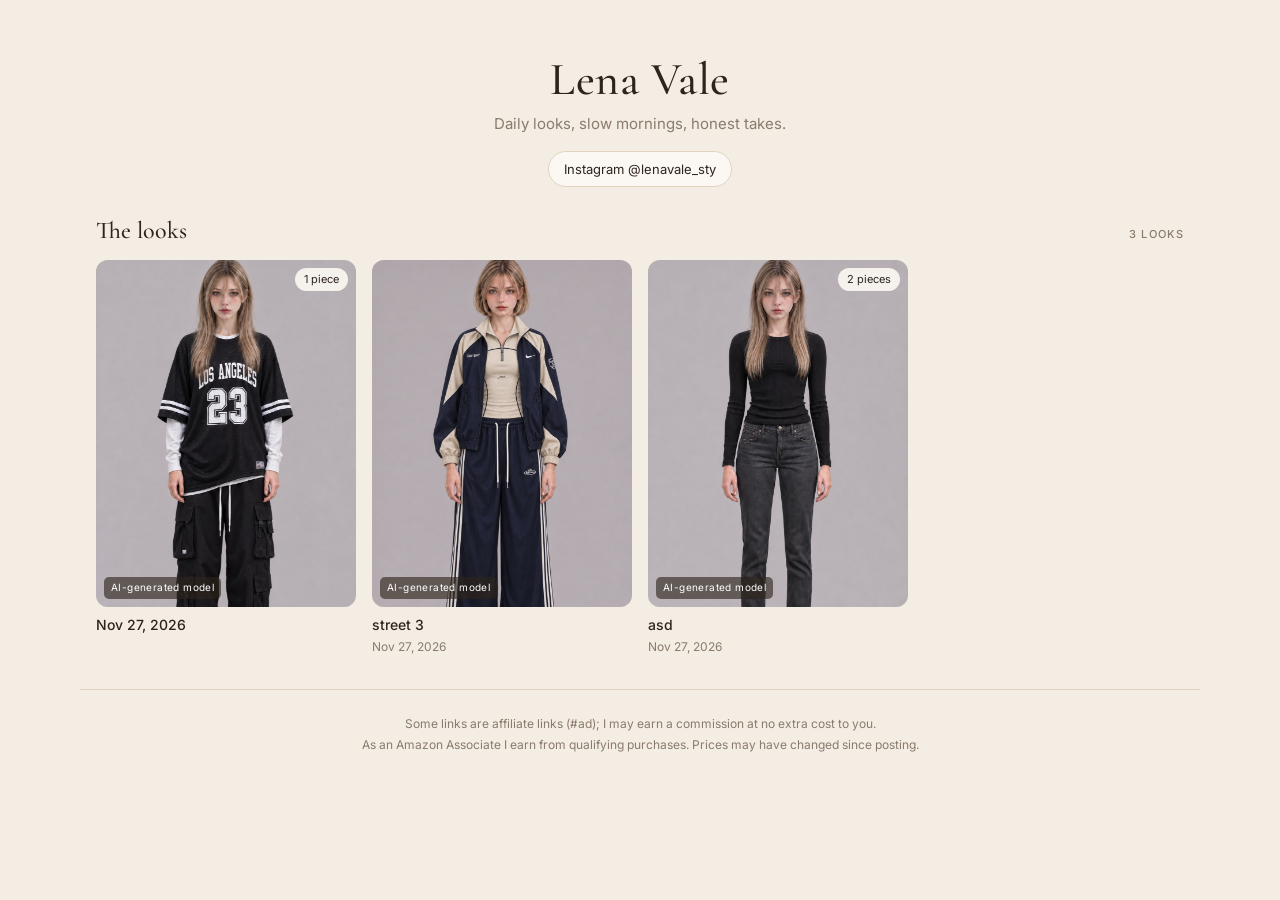
==== index.html @ 6de234c6 "Update looks 2026-11-27" ====
<!doctype html><html lang="en"><head><meta charset="utf-8">
<meta name="viewport" content="width=device-width,initial-scale=1">
<title>Lena Vale · Shop my looks</title><meta name="description" content="Daily looks, slow mornings, honest takes. Shop the pieces from Lena&#x27;s outfits.">
<meta property="og:title" content="Lena Vale · Shop my looks"><meta property="og:description" content="Daily looks, slow mornings, honest takes. Shop the pieces from Lena&#x27;s outfits.">
<meta property="og:url" content="https://hi-lenavale.github.io/"><meta property="og:image" content="https://hi-lenavale.github.io/img/401e1d57-2c670285.jpg"><meta name="twitter:card" content="summary_large_image">
<link rel="preconnect" href="https://fonts.googleapis.com"><link rel="preconnect" href="https://fonts.gstatic.com" crossorigin>
<link href="https://fonts.googleapis.com/css2?family=Cormorant+Garamond:wght@500&family=Inter:wght@400;500;600&display=swap" rel="stylesheet">
<link rel="stylesheet" href="style.css?v=22b69811"></head><body><header class="top"><h1>Lena Vale</h1><p>Daily looks, slow mornings, honest takes.</p>
<a class="ig" href="https://www.instagram.com/lenavale_sty/">Instagram @lenavale_sty</a></header>
<main class="wrap"><h2 class="sec">The looks <span>3 looks</span></h2>
<div class="grid"><a class="lc" href="l/401e1d57.html"><span class="ph"><img src="img/401e1d57-2c670285.jpg" alt="Lena Vale: Nov 27, 2026"><span class="ai">AI-generated model</span><span class=pieces>1 piece</span></span><b>Nov 27, 2026</b></a><a class="lc" href="l/18075c9d.html"><span class="ph"><img src="img/18075c9d-0650eefb.jpg" alt="Lena Vale: street 3"><span class="ai">AI-generated model</span></span><b>street 3</b><small>Nov 27, 2026</small></a><a class="lc" href="l/23def9b0.html"><span class="ph"><img src="img/23def9b0-47d355e9.jpg" alt="Lena Vale: asd"><span class="ai">AI-generated model</span><span class=pieces>2 pieces</span></span><b>asd</b><small>Nov 27, 2026</small></a></div></main><footer>Some links are affiliate links (#ad); I may earn a commission at no extra cost to you.<br>
As an Amazon Associate I earn from qualifying purchases. Prices may have changed since posting.</footer></body></html>
---- style.css ----
:root{--bg:#F3EDE4;--paper:#FBF8F3;--ink:#2E241C;--mute:#8A7B6C;--line:#E2D3BF;--camel:#B98A5E;--brown:#4A3426}
*{box-sizing:border-box}html{-webkit-text-size-adjust:100%}
body{margin:0;background:var(--bg);color:var(--ink);font:15px/1.55 Inter,-apple-system,BlinkMacSystemFont,"Helvetica Neue",Arial,sans-serif;-webkit-font-smoothing:antialiased}
a{color:inherit;text-decoration:none}img{display:block;max-width:100%}
.wrap{max-width:1120px;margin:0 auto;padding-left:16px;padding-right:16px}
.top{text-align:center;padding:56px 16px 30px}
.top h1{font:500 46px/1 "Cormorant Garamond",Georgia,serif;letter-spacing:.01em;margin:0}
.top p{margin:10px 0 0;color:var(--mute)}
.top .ig{display:inline-block;margin-top:16px;font-size:13px;padding:7px 15px;border:1px solid var(--line);border-radius:999px;background:var(--paper)}
.sec{display:flex;align-items:baseline;justify-content:space-between;margin:0 0 14px;font:500 24px/1.2 "Cormorant Garamond",Georgia,serif}
.sec span{font:500 11px/1 Inter,sans-serif;color:var(--mute);letter-spacing:.1em;text-transform:uppercase}
.grid{display:grid;grid-template-columns:repeat(2,minmax(0,1fr));gap:18px 10px}
@media(min-width:720px){.grid{grid-template-columns:repeat(3,minmax(0,1fr));gap:26px 16px}}
@media(min-width:1024px){.grid{grid-template-columns:repeat(4,minmax(0,1fr))}}
.lc .ph{position:relative;display:block;aspect-ratio:3/4;border-radius:12px;overflow:hidden;background:var(--line)}
.lc img{width:100%;height:100%;object-fit:cover;object-position:50% 12%;transition:transform .6s ease}
@media(hover:hover){.lc:hover img{transform:scale(1.035)}}
.lc b{display:block;margin-top:9px;font-weight:500;font-size:14px;line-height:1.3}
.lc small{color:var(--mute);font-size:12px}
.ai{position:absolute;left:8px;bottom:8px;background:rgba(46,36,28,.62);color:#fff;font-size:10px;letter-spacing:.04em;padding:3px 7px;border-radius:5px}
.pieces{position:absolute;right:8px;top:8px;background:rgba(251,248,243,.92);font-size:11px;padding:3px 9px;border-radius:999px}
.bar{position:sticky;top:0;z-index:5;background:rgba(243,237,228,.88);-webkit-backdrop-filter:blur(10px);backdrop-filter:blur(10px);border-bottom:1px solid var(--line)}
.bar .wrap{display:grid;grid-template-columns:1fr auto 1fr;align-items:center;height:54px}
.bar .brand{font:500 24px/1 "Cormorant Garamond",Georgia,serif}.bar .back{font-size:13px;color:var(--mute)}
.look{display:grid;gap:22px;padding-top:18px;padding-bottom:32px}
.look figure{margin:0;position:relative;border-radius:16px;overflow:hidden;background:var(--line)}
.look figure{justify-self:center;width:fit-content;max-width:100%}
.look figure img{width:auto;max-width:100%;max-height:60vh;height:auto}.look figure .ai{left:12px;bottom:12px;font-size:11px}
@media(min-width:860px){.look{grid-template-columns:minmax(0,440px) 1fr;gap:48px;align-items:start;padding-top:36px}
.look figure{position:sticky;top:78px;width:100%}.look figure img{width:100%;max-height:none}}
.date{margin:0;color:var(--mute);font-size:11px;letter-spacing:.1em;text-transform:uppercase}
.look h1{font:500 36px/1.1 "Cormorant Garamond",Georgia,serif;margin:6px 0 6px}
.count{margin:0 0 18px;color:var(--mute);font-size:14px}
.items{display:grid;grid-template-columns:repeat(2,minmax(0,1fr));gap:12px}
@media(min-width:1024px){.items{grid-template-columns:repeat(3,minmax(0,1fr))}}
.p{display:flex;flex-direction:column;background:var(--paper);border:1px solid rgba(226,211,191,.8);border-radius:12px;overflow:hidden}
.pi{aspect-ratio:4/5;background:#fff;display:flex;align-items:center;justify-content:center;color:var(--mute);font-size:13px;overflow:hidden}
.pi img{width:100%;height:100%;object-fit:cover}
.t{padding:10px 12px 12px;display:flex;flex-direction:column;gap:2px;flex:1}
.t .s{font-size:10.5px;color:var(--mute);letter-spacing:.08em;text-transform:uppercase}
.t b{font-size:14px;font-weight:500;line-height:1.3}.t small{font-size:12px;color:var(--mute)}.pr{font-size:14px;font-weight:600;margin-top:2px}
.go{margin-top:auto;padding-top:10px}.go span{display:block;text-align:center;background:var(--brown);color:#fff;border-radius:999px;padding:8px;font-size:12px;font-weight:600;transition:background .2s}
@media(hover:hover){.p:hover .go span{background:var(--camel)}}
.more{padding-top:28px;border-top:1px solid var(--line)}
.empty{text-align:center;color:var(--mute);padding:48px 0}
footer{max-width:1120px;margin:32px auto 0;padding:24px 16px 48px;color:var(--mute);font-size:12px;text-align:center;line-height:1.7;border-top:1px solid var(--line)}
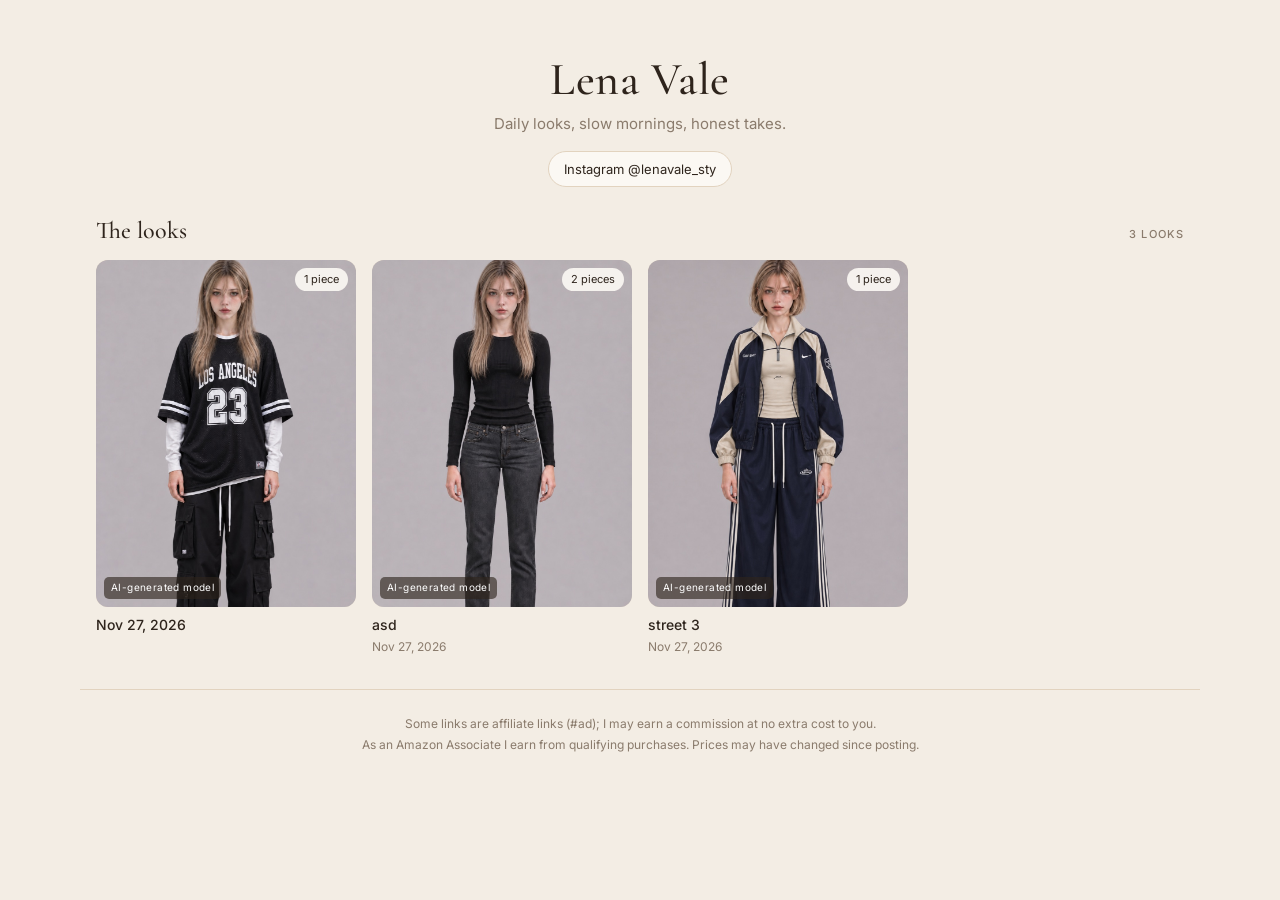
==== commit 6a08e786: "Update looks 2026-11-27" ====
--- a/index.html
+++ b/index.html
@@ -8,5 +8,5 @@
 <link rel="stylesheet" href="style.css?v=22b69811"></head><body><header class="top"><h1>Lena Vale</h1><p>Daily looks, slow mornings, honest takes.</p>
 <a class="ig" href="https://www.instagram.com/lenavale_sty/">Instagram @lenavale_sty</a></header>
 <main class="wrap"><h2 class="sec">The looks <span>3 looks</span></h2>
-<div class="grid"><a class="lc" href="l/401e1d57.html"><span class="ph"><img src="img/401e1d57-2c670285.jpg" alt="Lena Vale: Nov 27, 2026"><span class="ai">AI-generated model</span><span class=pieces>1 piece</span></span><b>Nov 27, 2026</b></a><a class="lc" href="l/18075c9d.html"><span class="ph"><img src="img/18075c9d-0650eefb.jpg" alt="Lena Vale: street 3"><span class="ai">AI-generated model</span></span><b>street 3</b><small>Nov 27, 2026</small></a><a class="lc" href="l/23def9b0.html"><span class="ph"><img src="img/23def9b0-47d355e9.jpg" alt="Lena Vale: asd"><span class="ai">AI-generated model</span><span class=pieces>2 pieces</span></span><b>asd</b><small>Nov 27, 2026</small></a></div></main><footer>Some links are affiliate links (#ad); I may earn a commission at no extra cost to you.<br>
+<div class="grid"><a class="lc" href="l/401e1d57.html"><span class="ph"><img src="img/401e1d57-2c670285.jpg" alt="Lena Vale: Nov 27, 2026"><span class="ai">AI-generated model</span><span class=pieces>1 piece</span></span><b>Nov 27, 2026</b></a><a class="lc" href="l/23def9b0.html"><span class="ph"><img src="img/23def9b0-47d355e9.jpg" alt="Lena Vale: asd"><span class="ai">AI-generated model</span><span class=pieces>2 pieces</span></span><b>asd</b><small>Nov 27, 2026</small></a><a class="lc" href="l/18075c9d.html"><span class="ph"><img src="img/18075c9d-0650eefb.jpg" alt="Lena Vale: street 3"><span class="ai">AI-generated model</span><span class=pieces>1 piece</span></span><b>street 3</b><small>Nov 27, 2026</small></a></div></main><footer>Some links are affiliate links (#ad); I may earn a commission at no extra cost to you.<br>
 As an Amazon Associate I earn from qualifying purchases. Prices may have changed since posting.</footer></body></html>
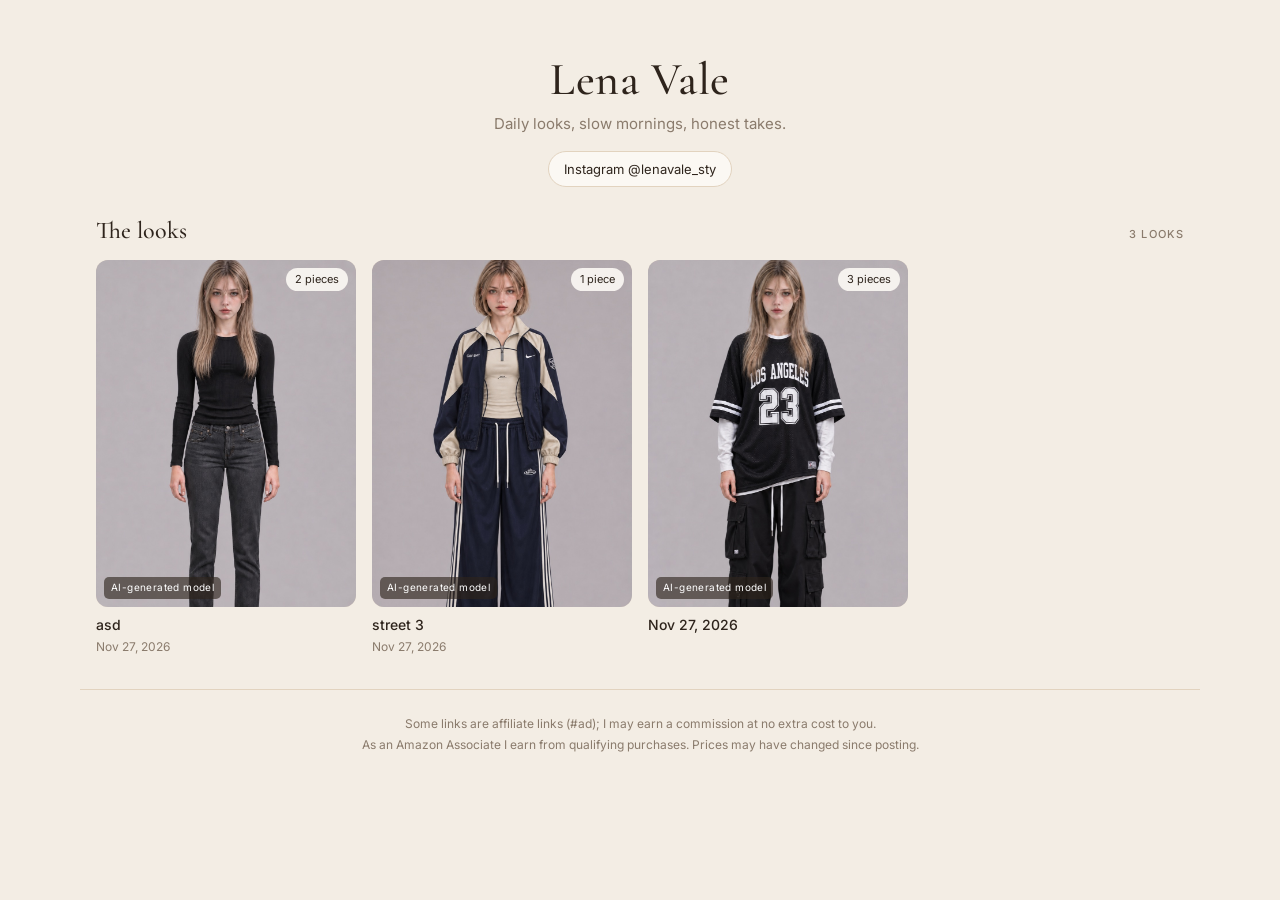
==== commit d7676a80: "Update looks 2026-11-27" ====
--- a/index.html
+++ b/index.html
@@ -2,11 +2,11 @@
 <meta name="viewport" content="width=device-width,initial-scale=1">
 <title>Lena Vale · Shop my looks</title><meta name="description" content="Daily looks, slow mornings, honest takes. Shop the pieces from Lena&#x27;s outfits.">
 <meta property="og:title" content="Lena Vale · Shop my looks"><meta property="og:description" content="Daily looks, slow mornings, honest takes. Shop the pieces from Lena&#x27;s outfits.">
-<meta property="og:url" content="https://hi-lenavale.github.io/"><meta property="og:image" content="https://hi-lenavale.github.io/img/401e1d57-2c670285.jpg"><meta name="twitter:card" content="summary_large_image">
+<meta property="og:url" content="https://hi-lenavale.github.io/"><meta property="og:image" content="https://hi-lenavale.github.io/img/23def9b0-47d355e9.jpg"><meta name="twitter:card" content="summary_large_image">
 <link rel="preconnect" href="https://fonts.googleapis.com"><link rel="preconnect" href="https://fonts.gstatic.com" crossorigin>
 <link href="https://fonts.googleapis.com/css2?family=Cormorant+Garamond:wght@500&family=Inter:wght@400;500;600&display=swap" rel="stylesheet">
 <link rel="stylesheet" href="style.css?v=22b69811"></head><body><header class="top"><h1>Lena Vale</h1><p>Daily looks, slow mornings, honest takes.</p>
 <a class="ig" href="https://www.instagram.com/lenavale_sty/">Instagram @lenavale_sty</a></header>
 <main class="wrap"><h2 class="sec">The looks <span>3 looks</span></h2>
-<div class="grid"><a class="lc" href="l/401e1d57.html"><span class="ph"><img src="img/401e1d57-2c670285.jpg" alt="Lena Vale: Nov 27, 2026"><span class="ai">AI-generated model</span><span class=pieces>1 piece</span></span><b>Nov 27, 2026</b></a><a class="lc" href="l/23def9b0.html"><span class="ph"><img src="img/23def9b0-47d355e9.jpg" alt="Lena Vale: asd"><span class="ai">AI-generated model</span><span class=pieces>2 pieces</span></span><b>asd</b><small>Nov 27, 2026</small></a><a class="lc" href="l/18075c9d.html"><span class="ph"><img src="img/18075c9d-0650eefb.jpg" alt="Lena Vale: street 3"><span class="ai">AI-generated model</span><span class=pieces>1 piece</span></span><b>street 3</b><small>Nov 27, 2026</small></a></div></main><footer>Some links are affiliate links (#ad); I may earn a commission at no extra cost to you.<br>
+<div class="grid"><a class="lc" href="l/23def9b0.html"><span class="ph"><img src="img/23def9b0-47d355e9.jpg" alt="Lena Vale: asd"><span class="ai">AI-generated model</span><span class=pieces>2 pieces</span></span><b>asd</b><small>Nov 27, 2026</small></a><a class="lc" href="l/18075c9d.html"><span class="ph"><img src="img/18075c9d-0650eefb.jpg" alt="Lena Vale: street 3"><span class="ai">AI-generated model</span><span class=pieces>1 piece</span></span><b>street 3</b><small>Nov 27, 2026</small></a><a class="lc" href="l/401e1d57.html"><span class="ph"><img src="img/401e1d57-2c670285.jpg" alt="Lena Vale: Nov 27, 2026"><span class="ai">AI-generated model</span><span class=pieces>3 pieces</span></span><b>Nov 27, 2026</b></a></div></main><footer>Some links are affiliate links (#ad); I may earn a commission at no extra cost to you.<br>
 As an Amazon Associate I earn from qualifying purchases. Prices may have changed since posting.</footer></body></html>
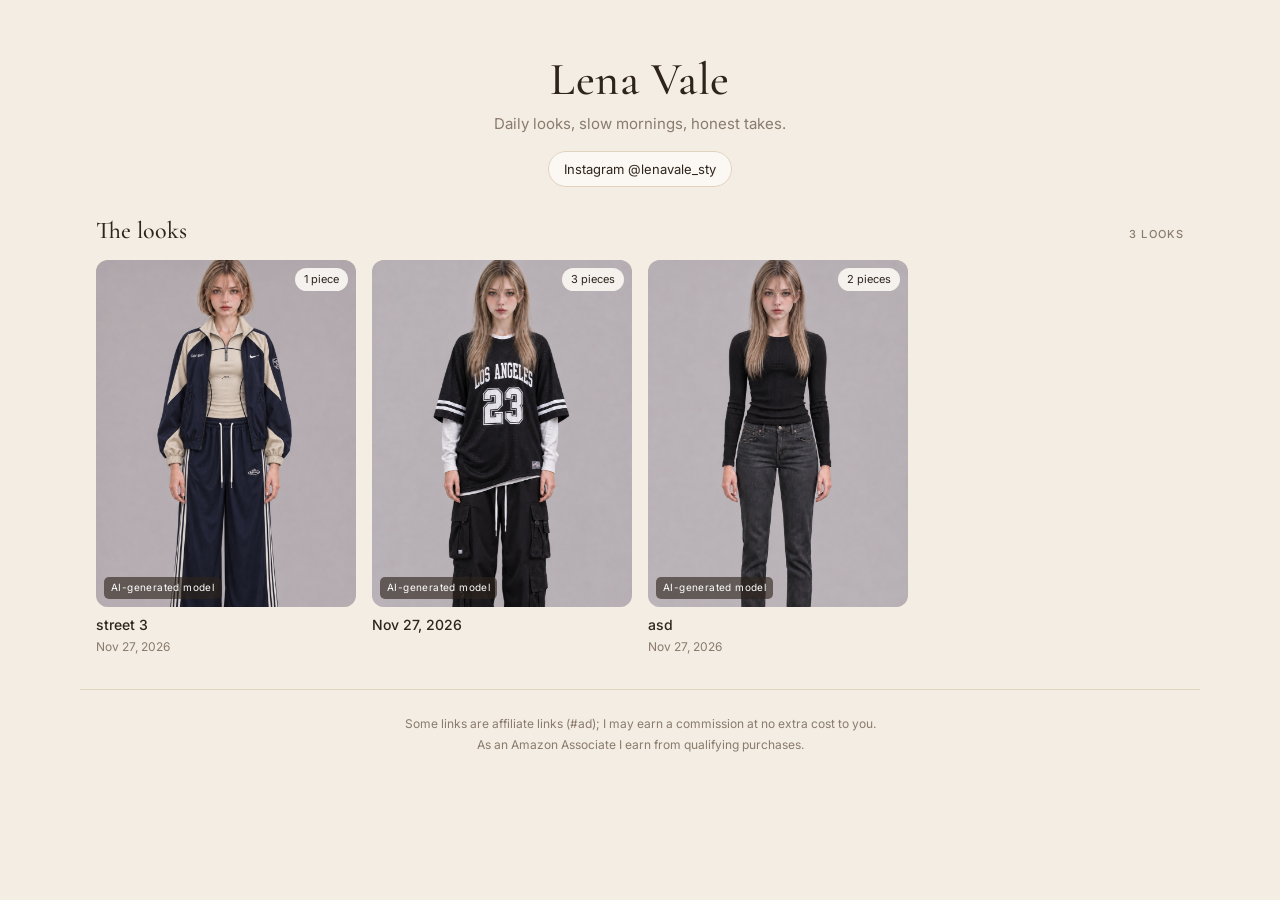
==== commit 5907c405: "Update looks 2026-11-27" ====
--- a/index.html
+++ b/index.html
@@ -2,11 +2,11 @@
 <meta name="viewport" content="width=device-width,initial-scale=1">
 <title>Lena Vale · Shop my looks</title><meta name="description" content="Daily looks, slow mornings, honest takes. Shop the pieces from Lena&#x27;s outfits.">
 <meta property="og:title" content="Lena Vale · Shop my looks"><meta property="og:description" content="Daily looks, slow mornings, honest takes. Shop the pieces from Lena&#x27;s outfits.">
-<meta property="og:url" content="https://hi-lenavale.github.io/"><meta property="og:image" content="https://hi-lenavale.github.io/img/23def9b0-47d355e9.jpg"><meta name="twitter:card" content="summary_large_image">
+<meta property="og:url" content="https://hi-lenavale.github.io/"><meta property="og:image" content="https://hi-lenavale.github.io/img/18075c9d-0650eefb.jpg"><meta name="twitter:card" content="summary_large_image">
 <link rel="preconnect" href="https://fonts.googleapis.com"><link rel="preconnect" href="https://fonts.gstatic.com" crossorigin>
 <link href="https://fonts.googleapis.com/css2?family=Cormorant+Garamond:wght@500&family=Inter:wght@400;500;600&display=swap" rel="stylesheet">
-<link rel="stylesheet" href="style.css?v=22b69811"></head><body><header class="top"><h1>Lena Vale</h1><p>Daily looks, slow mornings, honest takes.</p>
+<link rel="stylesheet" href="style.css?v=585ba3fd"></head><body><header class="top"><h1>Lena Vale</h1><p>Daily looks, slow mornings, honest takes.</p>
 <a class="ig" href="https://www.instagram.com/lenavale_sty/">Instagram @lenavale_sty</a></header>
 <main class="wrap"><h2 class="sec">The looks <span>3 looks</span></h2>
-<div class="grid"><a class="lc" href="l/23def9b0.html"><span class="ph"><img src="img/23def9b0-47d355e9.jpg" alt="Lena Vale: asd"><span class="ai">AI-generated model</span><span class=pieces>2 pieces</span></span><b>asd</b><small>Nov 27, 2026</small></a><a class="lc" href="l/18075c9d.html"><span class="ph"><img src="img/18075c9d-0650eefb.jpg" alt="Lena Vale: street 3"><span class="ai">AI-generated model</span><span class=pieces>1 piece</span></span><b>street 3</b><small>Nov 27, 2026</small></a><a class="lc" href="l/401e1d57.html"><span class="ph"><img src="img/401e1d57-2c670285.jpg" alt="Lena Vale: Nov 27, 2026"><span class="ai">AI-generated model</span><span class=pieces>3 pieces</span></span><b>Nov 27, 2026</b></a></div></main><footer>Some links are affiliate links (#ad); I may earn a commission at no extra cost to you.<br>
-As an Amazon Associate I earn from qualifying purchases. Prices may have changed since posting.</footer></body></html>+<div class="grid"><a class="lc" href="l/18075c9d.html"><span class="ph"><img src="img/18075c9d-0650eefb.jpg" alt="Lena Vale: street 3"><span class="ai">AI-generated model</span><span class=pieces>1 piece</span></span><b>street 3</b><small>Nov 27, 2026</small></a><a class="lc" href="l/401e1d57.html"><span class="ph"><img src="img/401e1d57-2c670285.jpg" alt="Lena Vale: Nov 27, 2026"><span class="ai">AI-generated model</span><span class=pieces>3 pieces</span></span><b>Nov 27, 2026</b></a><a class="lc" href="l/23def9b0.html"><span class="ph"><img src="img/23def9b0-47d355e9.jpg" alt="Lena Vale: asd"><span class="ai">AI-generated model</span><span class=pieces>2 pieces</span></span><b>asd</b><small>Nov 27, 2026</small></a></div></main><footer>Some links are affiliate links (#ad); I may earn a commission at no extra cost to you.<br>
+As an Amazon Associate I earn from qualifying purchases.</footer></body></html>
--- a/style.css
+++ b/style.css
@@ -38,8 +38,8 @@
 .pi img{width:100%;height:100%;object-fit:cover}
 .t{padding:10px 12px 12px;display:flex;flex-direction:column;gap:2px;flex:1}
 .t .s{font-size:10.5px;color:var(--mute);letter-spacing:.08em;text-transform:uppercase}
-.t b{font-size:14px;font-weight:500;line-height:1.3}.t small{font-size:12px;color:var(--mute)}.pr{font-size:14px;font-weight:600;margin-top:2px}
-.go{margin-top:auto;padding-top:10px}.go span{display:block;text-align:center;background:var(--brown);color:#fff;border-radius:999px;padding:8px;font-size:12px;font-weight:600;transition:background .2s}
+.t b{font-size:14px;font-weight:500;line-height:1.3}.t small{font-size:12px;color:var(--mute)}
+.go{margin-top:auto;padding-top:10px}.go span{display:block;text-align:center;background:var(--brown);color:#fff;border-radius:999px;padding:9px 8px;font-size:12px;font-weight:600;transition:background .2s;white-space:nowrap;overflow:hidden;text-overflow:ellipsis}
 @media(hover:hover){.p:hover .go span{background:var(--camel)}}
 .more{padding-top:28px;border-top:1px solid var(--line)}
 .empty{text-align:center;color:var(--mute);padding:48px 0}
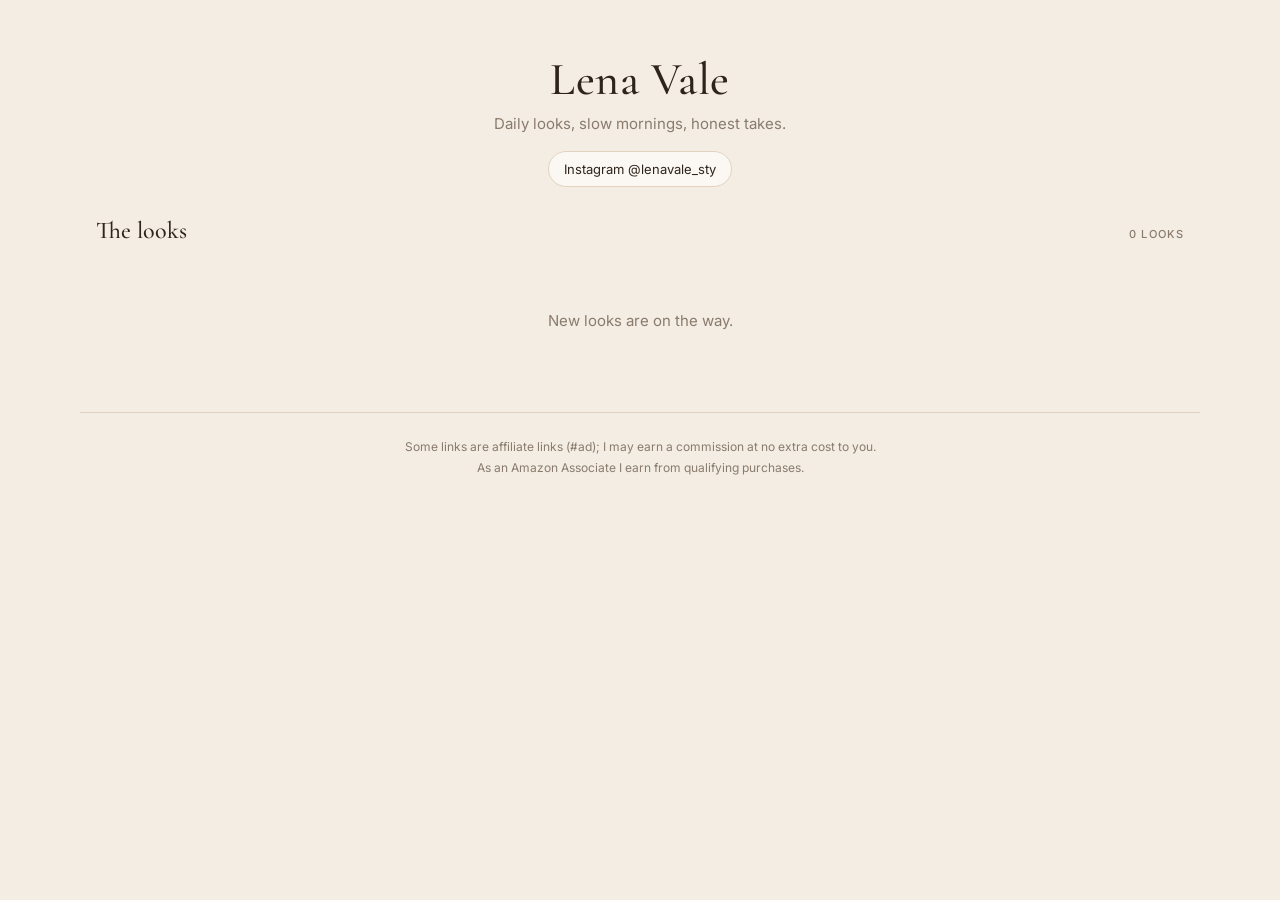
==== commit 681ff228: "Update looks 2026-11-27" ====
--- a/index.html
+++ b/index.html
@@ -2,11 +2,11 @@
 <meta name="viewport" content="width=device-width,initial-scale=1">
 <title>Lena Vale · Shop my looks</title><meta name="description" content="Daily looks, slow mornings, honest takes. Shop the pieces from Lena&#x27;s outfits.">
 <meta property="og:title" content="Lena Vale · Shop my looks"><meta property="og:description" content="Daily looks, slow mornings, honest takes. Shop the pieces from Lena&#x27;s outfits.">
-<meta property="og:url" content="https://hi-lenavale.github.io/"><meta property="og:image" content="https://hi-lenavale.github.io/img/18075c9d-0650eefb.jpg"><meta name="twitter:card" content="summary_large_image">
+<meta property="og:url" content="https://hi-lenavale.github.io/"><meta name="twitter:card" content="summary_large_image">
 <link rel="preconnect" href="https://fonts.googleapis.com"><link rel="preconnect" href="https://fonts.gstatic.com" crossorigin>
 <link href="https://fonts.googleapis.com/css2?family=Cormorant+Garamond:wght@500&family=Inter:wght@400;500;600&display=swap" rel="stylesheet">
 <link rel="stylesheet" href="style.css?v=585ba3fd"></head><body><header class="top"><h1>Lena Vale</h1><p>Daily looks, slow mornings, honest takes.</p>
 <a class="ig" href="https://www.instagram.com/lenavale_sty/">Instagram @lenavale_sty</a></header>
-<main class="wrap"><h2 class="sec">The looks <span>3 looks</span></h2>
-<div class="grid"><a class="lc" href="l/18075c9d.html"><span class="ph"><img src="img/18075c9d-0650eefb.jpg" alt="Lena Vale: street 3"><span class="ai">AI-generated model</span><span class=pieces>1 piece</span></span><b>street 3</b><small>Nov 27, 2026</small></a><a class="lc" href="l/401e1d57.html"><span class="ph"><img src="img/401e1d57-2c670285.jpg" alt="Lena Vale: Nov 27, 2026"><span class="ai">AI-generated model</span><span class=pieces>3 pieces</span></span><b>Nov 27, 2026</b></a><a class="lc" href="l/23def9b0.html"><span class="ph"><img src="img/23def9b0-47d355e9.jpg" alt="Lena Vale: asd"><span class="ai">AI-generated model</span><span class=pieces>2 pieces</span></span><b>asd</b><small>Nov 27, 2026</small></a></div></main><footer>Some links are affiliate links (#ad); I may earn a commission at no extra cost to you.<br>
+<main class="wrap"><h2 class="sec">The looks <span>0 looks</span></h2>
+<p class="empty">New looks are on the way.</p></main><footer>Some links are affiliate links (#ad); I may earn a commission at no extra cost to you.<br>
 As an Amazon Associate I earn from qualifying purchases.</footer></body></html>
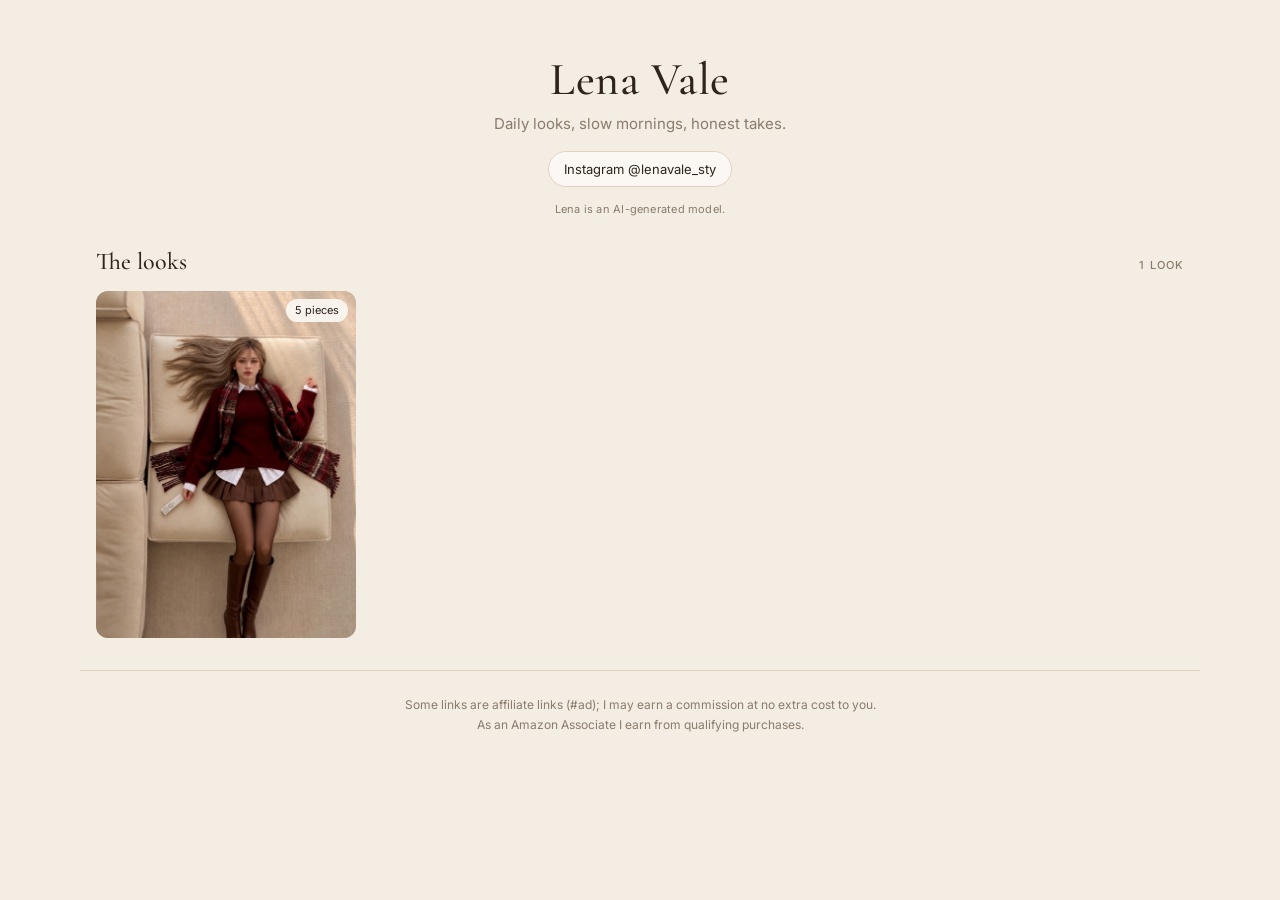
==== commit d58ed0ed: "Update looks 2026-11-27" ====
--- a/index.html
+++ b/index.html
@@ -2,11 +2,12 @@
 <meta name="viewport" content="width=device-width,initial-scale=1">
 <title>Lena Vale · Shop my looks</title><meta name="description" content="Daily looks, slow mornings, honest takes. Shop the pieces from Lena&#x27;s outfits.">
 <meta property="og:title" content="Lena Vale · Shop my looks"><meta property="og:description" content="Daily looks, slow mornings, honest takes. Shop the pieces from Lena&#x27;s outfits.">
-<meta property="og:url" content="https://hi-lenavale.github.io/"><meta name="twitter:card" content="summary_large_image">
+<meta property="og:url" content="https://hi-lenavale.github.io/"><meta property="og:image" content="https://hi-lenavale.github.io/img/828922d6-c5a38927.jpg"><meta name="twitter:card" content="summary_large_image">
 <link rel="preconnect" href="https://fonts.googleapis.com"><link rel="preconnect" href="https://fonts.gstatic.com" crossorigin>
 <link href="https://fonts.googleapis.com/css2?family=Cormorant+Garamond:wght@500&family=Inter:wght@400;500;600&display=swap" rel="stylesheet">
-<link rel="stylesheet" href="style.css?v=585ba3fd"></head><body><header class="top"><h1>Lena Vale</h1><p>Daily looks, slow mornings, honest takes.</p>
-<a class="ig" href="https://www.instagram.com/lenavale_sty/">Instagram @lenavale_sty</a></header>
-<main class="wrap"><h2 class="sec">The looks <span>0 looks</span></h2>
-<p class="empty">New looks are on the way.</p></main><footer>Some links are affiliate links (#ad); I may earn a commission at no extra cost to you.<br>
+<link rel="stylesheet" href="style.css?v=5415cebb"></head><body><header class="top"><h1>Lena Vale</h1><p>Daily looks, slow mornings, honest takes.</p>
+<a class="ig" href="https://www.instagram.com/lenavale_sty/">Instagram @lenavale_sty</a>
+<p class="aimark">Lena is an AI-generated model.</p></header>
+<main class="wrap"><h2 class="sec">The looks <span>1 look</span></h2>
+<div class="grid"><a class="lc" href="l/828922d6.html"><span class="ph"><img src="img/828922d6-c5a38927.jpg" alt="Lena Vale look"><span class=pieces>5 pieces</span></span></a></div></main><footer>Some links are affiliate links (#ad); I may earn a commission at no extra cost to you.<br>
 As an Amazon Associate I earn from qualifying purchases.</footer></body></html>
--- a/style.css
+++ b/style.css
@@ -6,6 +6,7 @@
 .top{text-align:center;padding:56px 16px 30px}
 .top h1{font:500 46px/1 "Cormorant Garamond",Georgia,serif;letter-spacing:.01em;margin:0}
 .top p{margin:10px 0 0;color:var(--mute)}
+.top .aimark{margin:14px 0 0;font-size:11px;color:var(--mute);letter-spacing:.02em}
 .top .ig{display:inline-block;margin-top:16px;font-size:13px;padding:7px 15px;border:1px solid var(--line);border-radius:999px;background:var(--paper)}
 .sec{display:flex;align-items:baseline;justify-content:space-between;margin:0 0 14px;font:500 24px/1.2 "Cormorant Garamond",Georgia,serif}
 .sec span{font:500 11px/1 Inter,sans-serif;color:var(--mute);letter-spacing:.1em;text-transform:uppercase}
@@ -15,9 +16,6 @@
 .lc .ph{position:relative;display:block;aspect-ratio:3/4;border-radius:12px;overflow:hidden;background:var(--line)}
 .lc img{width:100%;height:100%;object-fit:cover;object-position:50% 12%;transition:transform .6s ease}
 @media(hover:hover){.lc:hover img{transform:scale(1.035)}}
-.lc b{display:block;margin-top:9px;font-weight:500;font-size:14px;line-height:1.3}
-.lc small{color:var(--mute);font-size:12px}
-.ai{position:absolute;left:8px;bottom:8px;background:rgba(46,36,28,.62);color:#fff;font-size:10px;letter-spacing:.04em;padding:3px 7px;border-radius:5px}
 .pieces{position:absolute;right:8px;top:8px;background:rgba(251,248,243,.92);font-size:11px;padding:3px 9px;border-radius:999px}
 .bar{position:sticky;top:0;z-index:5;background:rgba(243,237,228,.88);-webkit-backdrop-filter:blur(10px);backdrop-filter:blur(10px);border-bottom:1px solid var(--line)}
 .bar .wrap{display:grid;grid-template-columns:1fr auto 1fr;align-items:center;height:54px}
@@ -25,11 +23,10 @@
 .look{display:grid;gap:22px;padding-top:18px;padding-bottom:32px}
 .look figure{margin:0;position:relative;border-radius:16px;overflow:hidden;background:var(--line)}
 .look figure{justify-self:center;width:fit-content;max-width:100%}
-.look figure img{width:auto;max-width:100%;max-height:60vh;height:auto}.look figure .ai{left:12px;bottom:12px;font-size:11px}
+.look figure img{width:auto;max-width:100%;max-height:60vh;height:auto}
 @media(min-width:860px){.look{grid-template-columns:minmax(0,440px) 1fr;gap:48px;align-items:start;padding-top:36px}
 .look figure{position:sticky;top:78px;width:100%}.look figure img{width:100%;max-height:none}}
-.date{margin:0;color:var(--mute);font-size:11px;letter-spacing:.1em;text-transform:uppercase}
-.look h1{font:500 36px/1.1 "Cormorant Garamond",Georgia,serif;margin:6px 0 6px}
+.look h1{font:500 36px/1.1 "Cormorant Garamond",Georgia,serif;margin:0 0 6px}
 .count{margin:0 0 18px;color:var(--mute);font-size:14px}
 .items{display:grid;grid-template-columns:repeat(2,minmax(0,1fr));gap:12px}
 @media(min-width:1024px){.items{grid-template-columns:repeat(3,minmax(0,1fr))}}
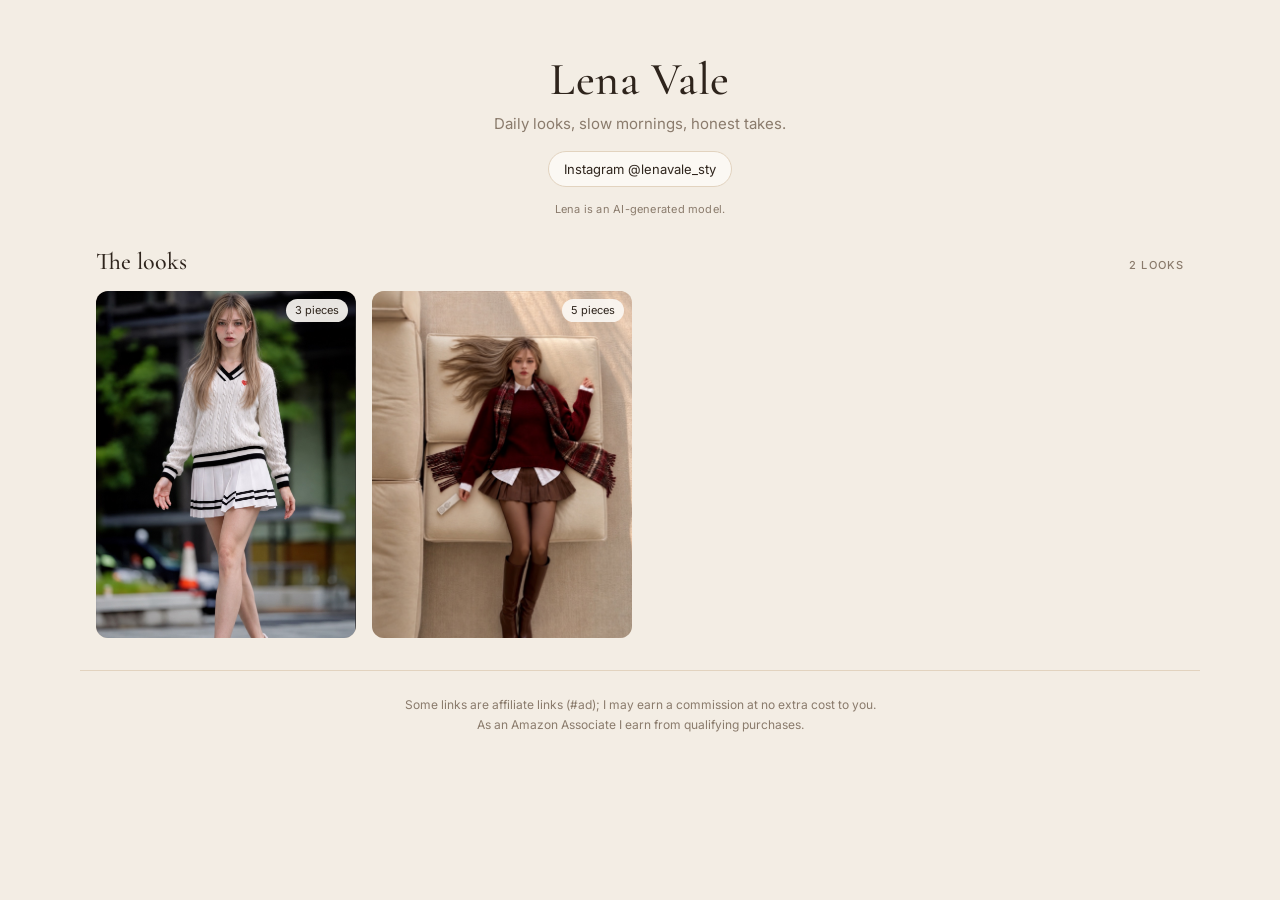
==== commit c873e7b6: "Update looks 2026-11-27" ====
--- a/index.html
+++ b/index.html
@@ -2,12 +2,12 @@
 <meta name="viewport" content="width=device-width,initial-scale=1">
 <title>Lena Vale · Shop my looks</title><meta name="description" content="Daily looks, slow mornings, honest takes. Shop the pieces from Lena&#x27;s outfits.">
 <meta property="og:title" content="Lena Vale · Shop my looks"><meta property="og:description" content="Daily looks, slow mornings, honest takes. Shop the pieces from Lena&#x27;s outfits.">
-<meta property="og:url" content="https://hi-lenavale.github.io/"><meta property="og:image" content="https://hi-lenavale.github.io/img/828922d6-c5a38927.jpg"><meta name="twitter:card" content="summary_large_image">
+<meta property="og:url" content="https://hi-lenavale.github.io/"><meta property="og:image" content="https://hi-lenavale.github.io/img/960b28a5-2489b918.jpg"><meta name="twitter:card" content="summary_large_image">
 <link rel="preconnect" href="https://fonts.googleapis.com"><link rel="preconnect" href="https://fonts.gstatic.com" crossorigin>
 <link href="https://fonts.googleapis.com/css2?family=Cormorant+Garamond:wght@500&family=Inter:wght@400;500;600&display=swap" rel="stylesheet">
-<link rel="stylesheet" href="style.css?v=5415cebb"></head><body><header class="top"><h1>Lena Vale</h1><p>Daily looks, slow mornings, honest takes.</p>
+<link rel="stylesheet" href="style.css?v=0e625dd2"></head><body><header class="top"><h1>Lena Vale</h1><p>Daily looks, slow mornings, honest takes.</p>
 <a class="ig" href="https://www.instagram.com/lenavale_sty/">Instagram @lenavale_sty</a>
 <p class="aimark">Lena is an AI-generated model.</p></header>
-<main class="wrap"><h2 class="sec">The looks <span>1 look</span></h2>
-<div class="grid"><a class="lc" href="l/828922d6.html"><span class="ph"><img src="img/828922d6-c5a38927.jpg" alt="Lena Vale look"><span class=pieces>5 pieces</span></span></a></div></main><footer>Some links are affiliate links (#ad); I may earn a commission at no extra cost to you.<br>
+<main class="wrap"><h2 class="sec">The looks <span>2 looks</span></h2>
+<div class="grid"><a class="lc" href="l/960b28a5.html"><span class="ph"><img src="img/960b28a5-2489b918.jpg" alt="Lena Vale look"><span class=pieces>3 pieces</span></span></a><a class="lc" href="l/828922d6.html"><span class="ph"><img src="img/828922d6-c5a38927.jpg" alt="Lena Vale look"><span class=pieces>5 pieces</span></span></a></div></main><footer>Some links are affiliate links (#ad); I may earn a commission at no extra cost to you.<br>
 As an Amazon Associate I earn from qualifying purchases.</footer></body></html>
--- a/style.css
+++ b/style.css
@@ -31,8 +31,8 @@
 .items{display:grid;grid-template-columns:repeat(2,minmax(0,1fr));gap:12px}
 @media(min-width:1024px){.items{grid-template-columns:repeat(3,minmax(0,1fr))}}
 .p{display:flex;flex-direction:column;background:var(--paper);border:1px solid rgba(226,211,191,.8);border-radius:12px;overflow:hidden}
-.pi{aspect-ratio:4/5;background:#fff;display:flex;align-items:center;justify-content:center;color:var(--mute);font-size:13px;overflow:hidden}
-.pi img{width:100%;height:100%;object-fit:cover}
+.pi{aspect-ratio:4/5;background:#fff;display:flex;align-items:center;justify-content:center;color:var(--mute);font-size:13px;overflow:hidden;padding:10px}
+.pi img{width:100%;height:100%;object-fit:contain}
 .t{padding:10px 12px 12px;display:flex;flex-direction:column;gap:2px;flex:1}
 .t .s{font-size:10.5px;color:var(--mute);letter-spacing:.08em;text-transform:uppercase}
 .t b{font-size:14px;font-weight:500;line-height:1.3}.t small{font-size:12px;color:var(--mute)}
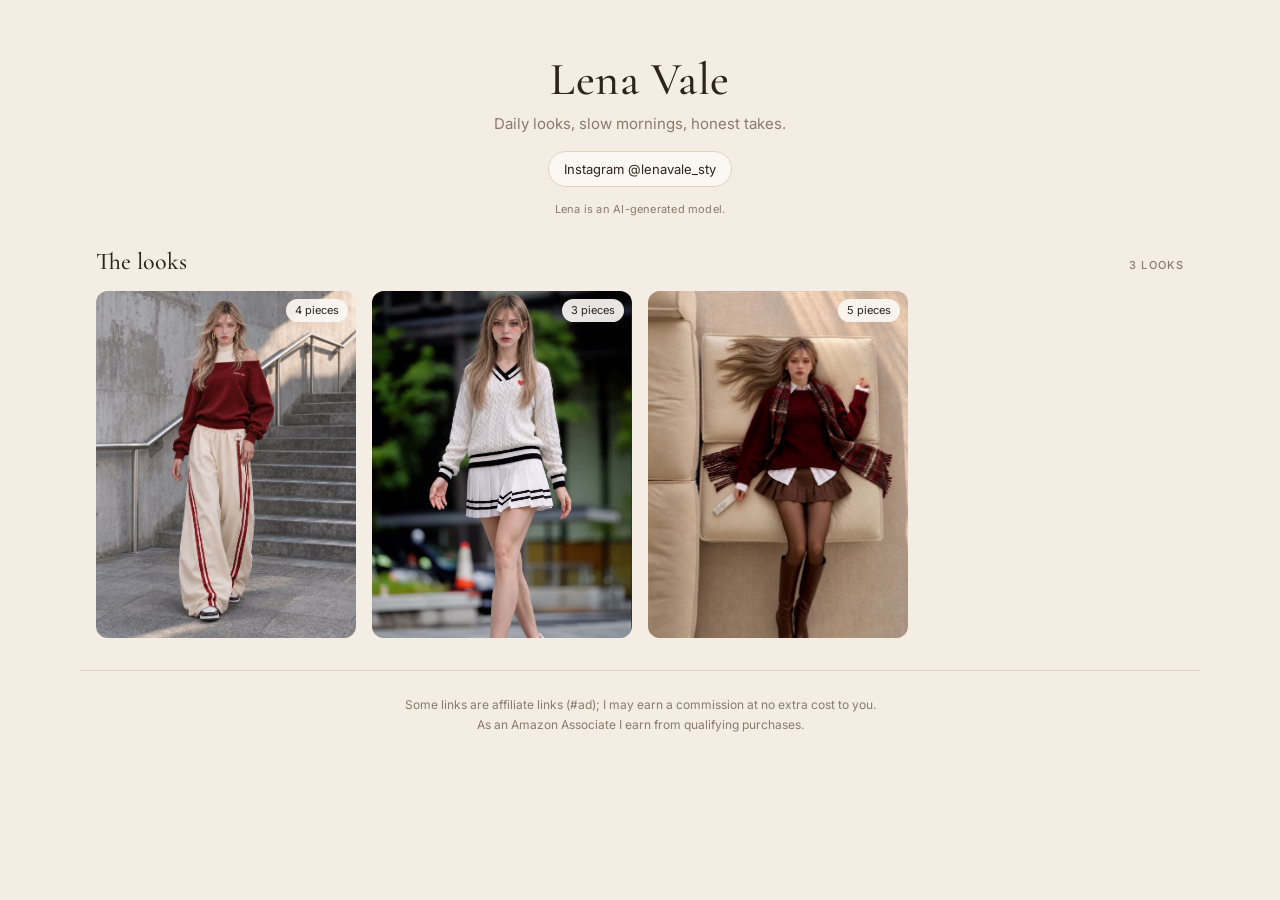
==== commit a2b018ec: "Update looks 2026-11-27" ====
--- a/index.html
+++ b/index.html
@@ -2,12 +2,12 @@
 <meta name="viewport" content="width=device-width,initial-scale=1">
 <title>Lena Vale · Shop my looks</title><meta name="description" content="Daily looks, slow mornings, honest takes. Shop the pieces from Lena&#x27;s outfits.">
 <meta property="og:title" content="Lena Vale · Shop my looks"><meta property="og:description" content="Daily looks, slow mornings, honest takes. Shop the pieces from Lena&#x27;s outfits.">
-<meta property="og:url" content="https://hi-lenavale.github.io/"><meta property="og:image" content="https://hi-lenavale.github.io/img/960b28a5-2489b918.jpg"><meta name="twitter:card" content="summary_large_image">
+<meta property="og:url" content="https://hi-lenavale.github.io/"><meta property="og:image" content="https://hi-lenavale.github.io/img/62f264f2-a8cf35c9.jpg"><meta name="twitter:card" content="summary_large_image">
 <link rel="preconnect" href="https://fonts.googleapis.com"><link rel="preconnect" href="https://fonts.gstatic.com" crossorigin>
 <link href="https://fonts.googleapis.com/css2?family=Cormorant+Garamond:wght@500&family=Inter:wght@400;500;600&display=swap" rel="stylesheet">
 <link rel="stylesheet" href="style.css?v=0e625dd2"></head><body><header class="top"><h1>Lena Vale</h1><p>Daily looks, slow mornings, honest takes.</p>
 <a class="ig" href="https://www.instagram.com/lenavale_sty/">Instagram @lenavale_sty</a>
 <p class="aimark">Lena is an AI-generated model.</p></header>
-<main class="wrap"><h2 class="sec">The looks <span>2 looks</span></h2>
-<div class="grid"><a class="lc" href="l/960b28a5.html"><span class="ph"><img src="img/960b28a5-2489b918.jpg" alt="Lena Vale look"><span class=pieces>3 pieces</span></span></a><a class="lc" href="l/828922d6.html"><span class="ph"><img src="img/828922d6-c5a38927.jpg" alt="Lena Vale look"><span class=pieces>5 pieces</span></span></a></div></main><footer>Some links are affiliate links (#ad); I may earn a commission at no extra cost to you.<br>
+<main class="wrap"><h2 class="sec">The looks <span>3 looks</span></h2>
+<div class="grid"><a class="lc" href="l/62f264f2.html"><span class="ph"><img src="img/62f264f2-a8cf35c9.jpg" alt="Lena Vale look"><span class=pieces>4 pieces</span></span></a><a class="lc" href="l/960b28a5.html"><span class="ph"><img src="img/960b28a5-2489b918.jpg" alt="Lena Vale look"><span class=pieces>3 pieces</span></span></a><a class="lc" href="l/828922d6.html"><span class="ph"><img src="img/828922d6-c5a38927.jpg" alt="Lena Vale look"><span class=pieces>5 pieces</span></span></a></div></main><footer>Some links are affiliate links (#ad); I may earn a commission at no extra cost to you.<br>
 As an Amazon Associate I earn from qualifying purchases.</footer></body></html>
